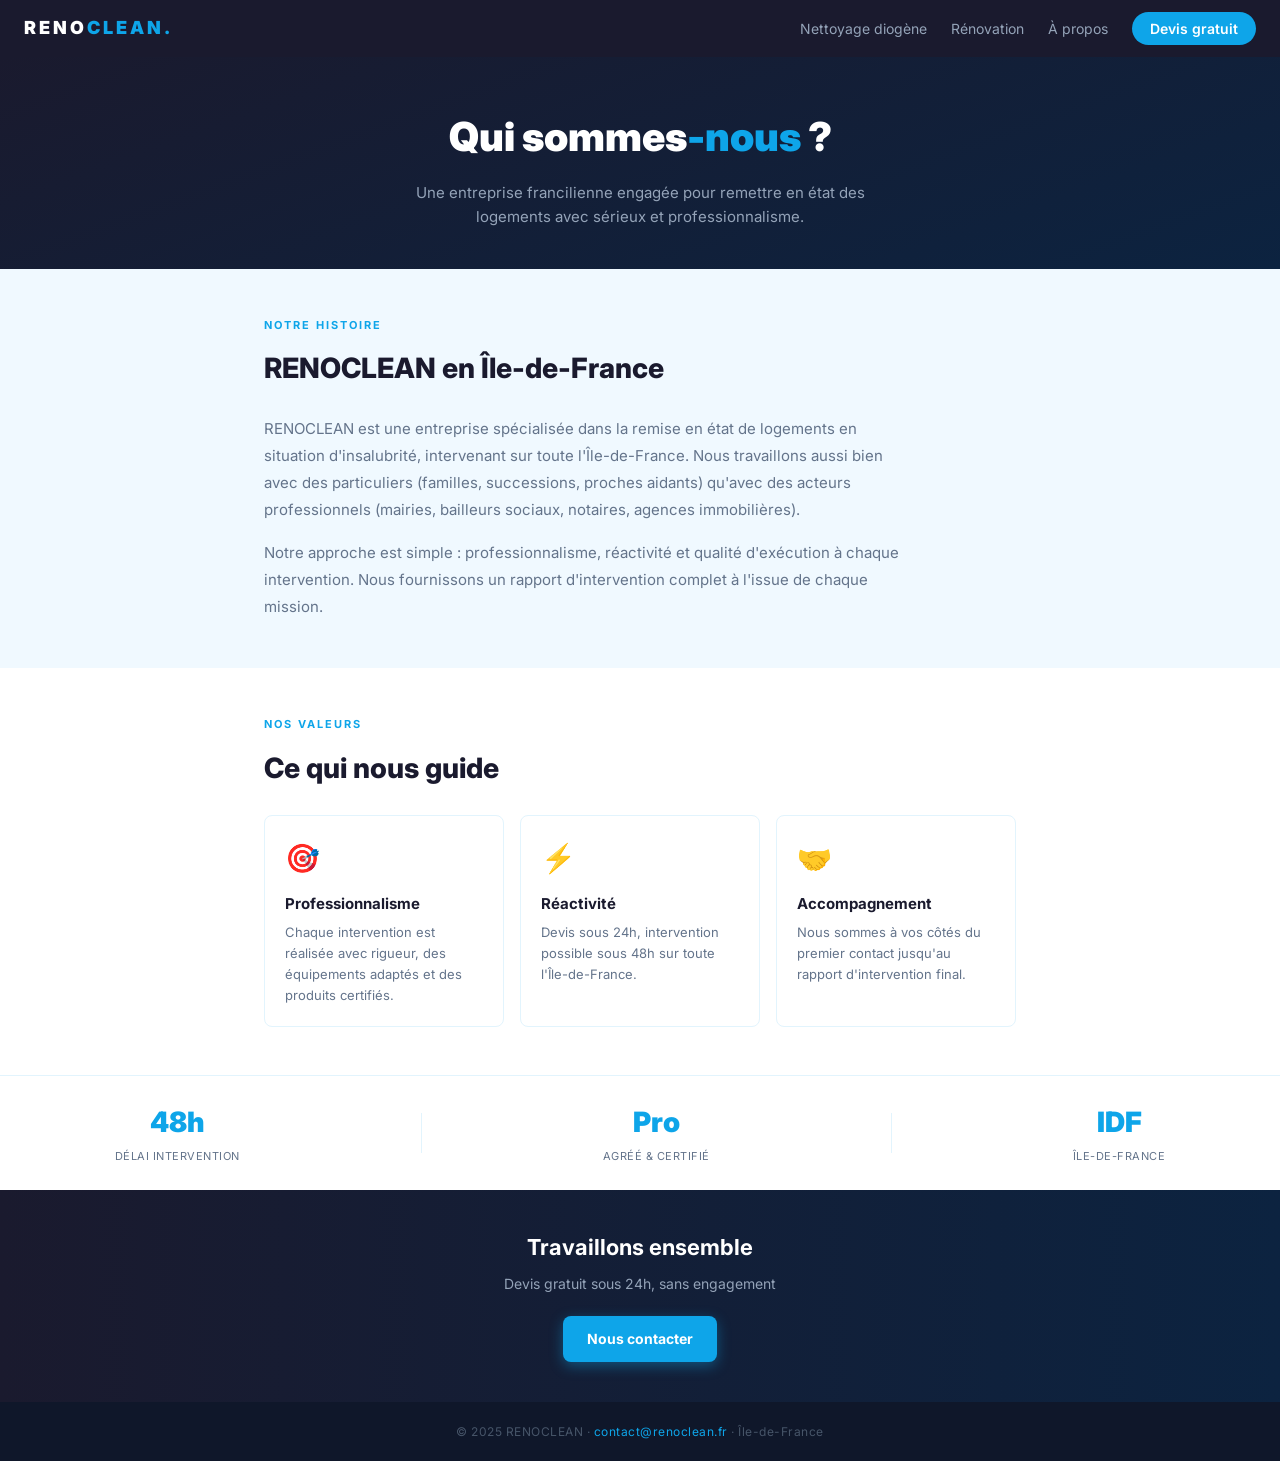
==== a-propos.html @ 9c95c4c8 "init: site RENOCLEAN complet — 5 pages HTML/CSS/JS vanilla" ====
<!DOCTYPE html>
<html lang="fr">
<head>
  <meta charset="UTF-8">
  <meta name="viewport" content="width=device-width, initial-scale=1.0">
  <title>À propos — RENOCLEAN Île-de-France</title>
  <meta name="description" content="RENOCLEAN est une entreprise francilienne spécialisée dans le nettoyage diogène et la rénovation post-nettoyage. Découvrez nos valeurs et notre zone d'intervention.">
  <link rel="stylesheet" href="css/style.css">
</head>
<body>

  <nav class="nav">
    <a href="index.html" class="nav-logo">RENO<span>CLEAN</span><span>.</span></a>
    <button class="nav-toggle" id="nav-toggle" aria-expanded="false" aria-label="Menu">
      <span></span><span></span><span></span>
    </button>
    <ul class="nav-links" id="nav-menu">
      <li><a href="nettoyage-diogene.html">Nettoyage diogène</a></li>
      <li><a href="renovation.html">Rénovation</a></li>
      <li><a href="a-propos.html">À propos</a></li>
      <li><a href="devis.html" class="nav-cta">Devis gratuit</a></li>
    </ul>
  </nav>

  <section class="hero-inner">
    <h1>Qui sommes<span>-nous</span> ?</h1>
    <p>Une entreprise francilienne engagée pour remettre en état des logements avec sérieux et professionnalisme.</p>
  </section>

  <div class="page-section">
    <p class="section-label">Notre histoire</p>
    <h2 class="section-title">RENOCLEAN en Île-de-France</h2>
    <p style="color: var(--color-text-muted); font-size: 15px; line-height: 1.8; max-width: 640px;">
      RENOCLEAN est une entreprise spécialisée dans la remise en état de logements en situation d'insalubrité, intervenant sur toute l'Île-de-France. Nous travaillons aussi bien avec des particuliers (familles, successions, proches aidants) qu'avec des acteurs professionnels (mairies, bailleurs sociaux, notaires, agences immobilières).
    </p>
    <p style="color: var(--color-text-muted); font-size: 15px; line-height: 1.8; max-width: 640px; margin-top: 16px;">
      Notre approche est simple : professionnalisme, réactivité et qualité d'exécution à chaque intervention. Nous fournissons un rapport d'intervention complet à l'issue de chaque mission.
    </p>
  </div>

  <div style="background: white;">
    <div class="page-section">
      <p class="section-label">Nos valeurs</p>
      <h2 class="section-title">Ce qui nous guide</h2>
      <div class="cards-grid">
        <div class="card">
          <div class="card-icon">🎯</div>
          <h3>Professionnalisme</h3>
          <p>Chaque intervention est réalisée avec rigueur, des équipements adaptés et des produits certifiés.</p>
        </div>
        <div class="card">
          <div class="card-icon">⚡</div>
          <h3>Réactivité</h3>
          <p>Devis sous 24h, intervention possible sous 48h sur toute l'Île-de-France.</p>
        </div>
        <div class="card">
          <div class="card-icon">🤝</div>
          <h3>Accompagnement</h3>
          <p>Nous sommes à vos côtés du premier contact jusqu'au rapport d'intervention final.</p>
        </div>
      </div>
    </div>
  </div>

  <section class="stats">
    <div class="stat">
      <span class="stat-value">48h</span>
      <span class="stat-label">Délai intervention</span>
    </div>
    <div class="stat-divider"></div>
    <div class="stat">
      <span class="stat-value">Pro</span>
      <span class="stat-label">Agréé &amp; certifié</span>
    </div>
    <div class="stat-divider"></div>
    <div class="stat">
      <span class="stat-value">IDF</span>
      <span class="stat-label">Île-de-France</span>
    </div>
  </section>

  <section class="cta-section">
    <h2 class="cta-title">Travaillons ensemble</h2>
    <p class="cta-sub">Devis gratuit sous 24h, sans engagement</p>
    <a href="devis.html" class="btn btn--primary">Nous contacter</a>
  </section>

  <footer class="footer">
    © 2025 RENOCLEAN · <a href="mailto:contact@renoclean.fr">contact@renoclean.fr</a> · Île-de-France
  </footer>

  <script src="js/main.js"></script>
</body>
</html>
---- css/style.css ----
@import url('https://fonts.googleapis.com/css2?family=Inter:wght@400;600;700;900&display=swap');

:root {
  --color-dark: #1A1A2E;
  --color-accent: #0EA5E9;
  --color-bg-light: #F0F9FF;
  --color-bg-secondary: #E2F4FD;
  --color-text-muted: #64748b;
  --color-text-light: #94a3b8;
  --font: 'Inter', sans-serif;
  --radius: 8px;
  --radius-pill: 20px;
}

*, *::before, *::after { box-sizing: border-box; margin: 0; padding: 0; }

body {
  font-family: var(--font);
  background: var(--color-bg-light);
  color: var(--color-dark);
  line-height: 1.6;
}

a { text-decoration: none; color: inherit; }
img { max-width: 100%; display: block; }

/* ===== NAV ===== */
.nav {
  background: var(--color-dark);
  padding: 14px 24px;
  display: flex;
  justify-content: space-between;
  align-items: center;
  position: sticky;
  top: 0;
  z-index: 100;
}

.nav-logo {
  color: white;
  font-weight: 900;
  font-size: 18px;
  letter-spacing: 3px;
}

.nav-logo span { color: var(--color-accent); }

.nav-links {
  display: flex;
  gap: 24px;
  align-items: center;
  list-style: none;
}

.nav-links a {
  color: #94a3b8;
  font-size: 14px;
  transition: color 0.2s;
}

.nav-links a:hover { color: white; }

.nav-cta {
  background: var(--color-accent);
  color: white !important;
  font-size: 13px;
  padding: 8px 18px;
  border-radius: var(--radius-pill);
  font-weight: 600;
  transition: opacity 0.2s;
}

.nav-cta:hover { opacity: 0.85; }

.nav-toggle {
  display: none;
  flex-direction: column;
  gap: 5px;
  background: none;
  border: none;
  cursor: pointer;
  padding: 4px;
}

.nav-toggle span {
  display: block;
  width: 24px;
  height: 2px;
  background: white;
  border-radius: 2px;
}

@media (max-width: 768px) {
  .nav-toggle { display: flex; }
  .nav-links {
    display: none;
    flex-direction: column;
    position: absolute;
    top: 56px;
    left: 0;
    right: 0;
    background: var(--color-dark);
    padding: 16px 24px 24px;
    gap: 16px;
  }
  .nav-links.open { display: flex; }
}

/* ===== FOOTER ===== */
.footer {
  background: #0f172a;
  padding: 20px 24px;
  text-align: center;
  color: #475569;
  font-size: 12px;
  letter-spacing: 0.5px;
}

.footer a { color: var(--color-accent); }

/* ===== BOUTONS ===== */
.btn {
  display: inline-block;
  padding: 12px 24px;
  border-radius: var(--radius);
  font-size: 14px;
  font-weight: 700;
  cursor: pointer;
  transition: opacity 0.2s, transform 0.1s;
}
.btn:hover { opacity: 0.88; transform: translateY(-1px); }

.btn--primary {
  background: var(--color-accent);
  color: white;
  box-shadow: 0 4px 14px rgba(14,165,233,0.4);
}

.btn--outline {
  border: 1px solid rgba(255,255,255,0.25);
  color: white;
}

/* ===== HERO (accueil) ===== */
.hero {
  background: linear-gradient(160deg, #1A1A2E 0%, #0c2340 60%, #0EA5E9 140%);
  padding: 56px 24px 40px;
  text-align: center;
  position: relative;
  overflow: hidden;
}

.hero-deco {
  position: absolute;
  border-radius: 50%;
  pointer-events: none;
}
.hero-deco--1 { top: -40px; right: -40px; width: 160px; height: 160px; background: rgba(14,165,233,0.15); }
.hero-deco--2 { bottom: -30px; left: -30px; width: 100px; height: 100px; background: rgba(14,165,233,0.10); }

.hero-badge {
  display: inline-block;
  background: rgba(14,165,233,0.15);
  border: 1px solid rgba(14,165,233,0.4);
  color: var(--color-accent);
  font-size: 12px;
  padding: 5px 16px;
  border-radius: var(--radius-pill);
  letter-spacing: 1px;
  text-transform: uppercase;
  margin-bottom: 20px;
}

.hero-title {
  color: white;
  font-size: clamp(28px, 5vw, 48px);
  font-weight: 900;
  line-height: 1.2;
  position: relative;
}
.hero-title span { color: var(--color-accent); }

.hero-subtitle {
  color: var(--color-text-light);
  font-size: 15px;
  margin-top: 14px;
  line-height: 1.7;
}

.hero-actions {
  display: flex;
  gap: 12px;
  justify-content: center;
  flex-wrap: wrap;
  margin-top: 28px;
}

.hero-tags {
  display: flex;
  gap: 10px;
  justify-content: center;
  flex-wrap: wrap;
  margin-top: 24px;
}

.tag {
  background: rgba(255,255,255,0.08);
  border: 1px solid rgba(255,255,255,0.15);
  color: #e2e8f0;
  font-size: 12px;
  padding: 6px 14px;
  border-radius: var(--radius-pill);
}

/* ===== SPLIT ===== */
.split {
  display: flex;
  border-top: 2px solid var(--color-accent);
}

.split-card { flex: 1; padding: 24px; }
.split-card--light { background: white; border-right: 1px solid var(--color-bg-secondary); }
.split-card--dark  { background: var(--color-dark); }

.split-icon { font-size: 24px; margin-bottom: 10px; }

.split-title { font-size: 13px; font-weight: 800; text-transform: uppercase; letter-spacing: 1px; }
.split-card--light .split-title { color: var(--color-dark); }
.split-card--dark  .split-title { color: var(--color-accent); }

.split-text { font-size: 13px; margin-top: 8px; line-height: 1.6; }
.split-card--light .split-text { color: var(--color-text-muted); }
.split-card--dark  .split-text { color: var(--color-text-light); }

.split-link { display: inline-block; margin-top: 12px; color: var(--color-accent); font-size: 13px; font-weight: 700; }

/* ===== STATS ===== */
.stats {
  background: white;
  padding: 24px;
  display: flex;
  justify-content: space-around;
  align-items: center;
  border-top: 1px solid var(--color-bg-secondary);
}

.stat { text-align: center; }
.stat-value { display: block; font-size: 28px; font-weight: 900; color: var(--color-accent); }
.stat-label { display: block; font-size: 11px; color: var(--color-text-muted); text-transform: uppercase; letter-spacing: 0.5px; margin-top: 4px; }
.stat-divider { width: 1px; height: 40px; background: var(--color-bg-secondary); }

/* ===== CTA SECTION ===== */
.cta-section {
  background: linear-gradient(90deg, #1A1A2E, #0c2340);
  padding: 40px 24px;
  text-align: center;
}

.cta-title { color: white; font-size: 22px; font-weight: 700; }
.cta-sub { color: var(--color-text-light); font-size: 14px; margin-top: 8px; }
.cta-section .btn--primary { margin-top: 20px; }

/* ===== PAGE INTÉRIEURE ===== */
.hero-inner {
  background: linear-gradient(160deg, #1A1A2E 0%, #0c2340 100%);
  padding: 48px 24px 40px;
  text-align: center;
}

.hero-inner h1 { color: white; font-size: clamp(24px, 4vw, 40px); font-weight: 900; }
.hero-inner h1 span { color: var(--color-accent); }
.hero-inner p { color: var(--color-text-light); margin-top: 12px; font-size: 15px; max-width: 520px; margin-left: auto; margin-right: auto; }

.page-section { max-width: 800px; margin: 0 auto; padding: 48px 24px; }

.section-label {
  font-size: 11px;
  font-weight: 700;
  text-transform: uppercase;
  letter-spacing: 2px;
  color: var(--color-accent);
  margin-bottom: 12px;
}

.section-title { font-size: clamp(20px, 3vw, 28px); font-weight: 800; color: var(--color-dark); margin-bottom: 24px; }

/* ===== STEPS ===== */
.steps { display: flex; flex-direction: column; gap: 20px; }

.step {
  display: flex;
  gap: 16px;
  align-items: flex-start;
  background: white;
  border-radius: var(--radius);
  padding: 20px;
  border-left: 3px solid var(--color-accent);
}

.step-number {
  background: var(--color-accent);
  color: white;
  font-weight: 900;
  font-size: 14px;
  width: 32px;
  height: 32px;
  border-radius: 50%;
  display: flex;
  align-items: center;
  justify-content: center;
  flex-shrink: 0;
}

.step-content h3 { font-size: 15px; font-weight: 700; color: var(--color-dark); }
.step-content p  { font-size: 13px; color: var(--color-text-muted); margin-top: 4px; }

/* ===== FAQ ===== */
.faq { display: flex; flex-direction: column; gap: 12px; }

.faq-item {
  background: white;
  border-radius: var(--radius);
  padding: 18px 20px;
  border: 1px solid var(--color-bg-secondary);
}

.faq-item h3 { font-size: 14px; font-weight: 700; color: var(--color-dark); }
.faq-item p  { font-size: 13px; color: var(--color-text-muted); margin-top: 6px; line-height: 1.6; }

/* ===== CARDS SERVICES ===== */
.cards-grid {
  display: grid;
  grid-template-columns: repeat(auto-fit, minmax(220px, 1fr));
  gap: 16px;
}

.card {
  background: white;
  border-radius: var(--radius);
  padding: 20px;
  border: 1px solid var(--color-bg-secondary);
  transition: box-shadow 0.2s;
}

.card:hover { box-shadow: 0 4px 20px rgba(14,165,233,0.12); }
.card-icon { font-size: 28px; margin-bottom: 12px; }
.card h3 { font-size: 15px; font-weight: 700; color: var(--color-dark); }
.card p  { font-size: 13px; color: var(--color-text-muted); margin-top: 6px; line-height: 1.6; }

/* ===== FORMULAIRE ===== */
.form { display: flex; flex-direction: column; gap: 16px; max-width: 600px; }
.form-group { display: flex; flex-direction: column; gap: 6px; }

.form-group label { font-size: 13px; font-weight: 600; color: var(--color-dark); }

.form-group input,
.form-group select,
.form-group textarea {
  padding: 12px 14px;
  border: 1px solid #cbd5e1;
  border-radius: var(--radius);
  font-family: var(--font);
  font-size: 14px;
  color: var(--color-dark);
  background: white;
  transition: border-color 0.2s;
  width: 100%;
}

.form-group input:focus,
.form-group select:focus,
.form-group textarea:focus {
  outline: none;
  border-color: var(--color-accent);
  box-shadow: 0 0 0 3px rgba(14,165,233,0.1);
}

.form-group textarea { resize: vertical; min-height: 100px; }

.form-row { display: grid; grid-template-columns: 1fr 1fr; gap: 16px; }
@media (max-width: 600px) { .form-row { grid-template-columns: 1fr; } }

.form-submit { margin-top: 8px; align-self: flex-start; }

.form-success {
  display: none;
  background: #dcfce7;
  border: 1px solid #86efac;
  color: #166534;
  padding: 16px 20px;
  border-radius: var(--radius);
  font-size: 14px;
  font-weight: 600;
}
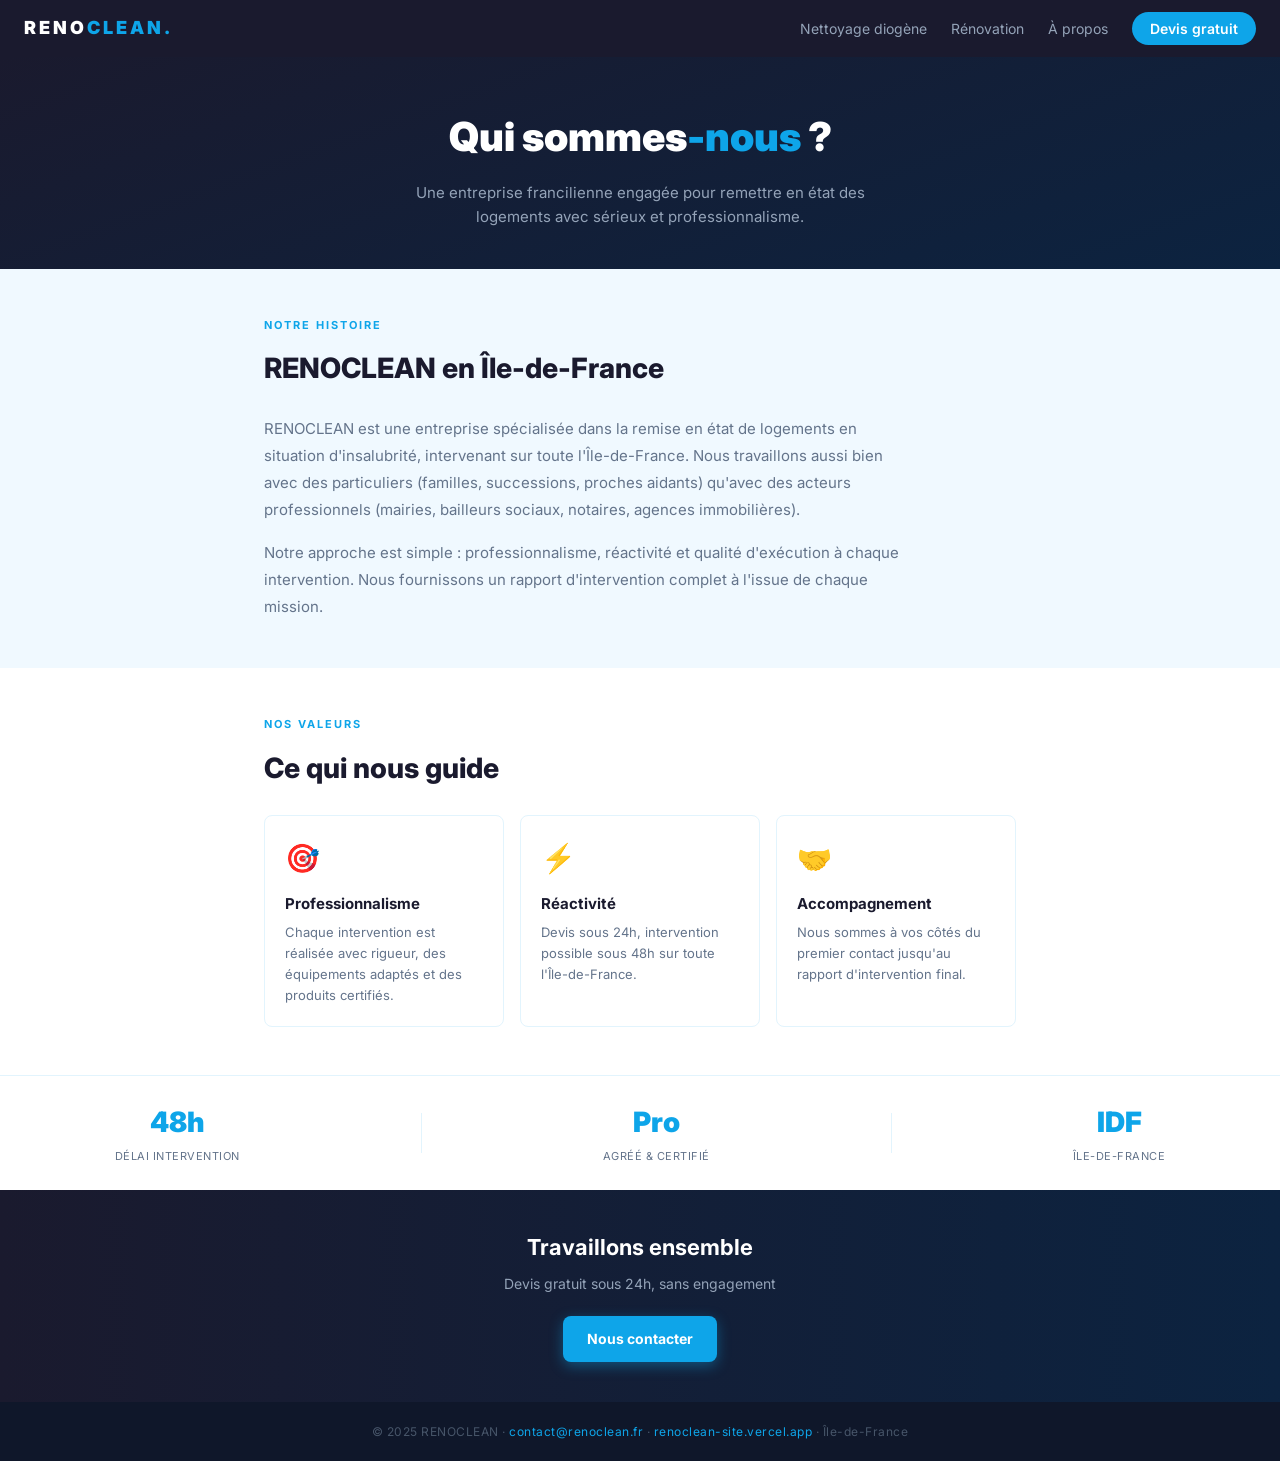
==== commit 094ad880: "chore: URL Vercel dans le footer de toutes les pages" ====
--- a/a-propos.html
+++ b/a-propos.html
@@ -86,7 +86,7 @@
   </section>
 
   <footer class="footer">
-    © 2025 RENOCLEAN · <a href="mailto:contact@renoclean.fr">contact@renoclean.fr</a> · Île-de-France
+    © 2025 RENOCLEAN · <a href="mailto:contact@renoclean.fr">contact@renoclean.fr</a> · <a href="https://renoclean-site.vercel.app">renoclean-site.vercel.app</a> · Île-de-France
   </footer>
 
   <script src="js/main.js"></script>
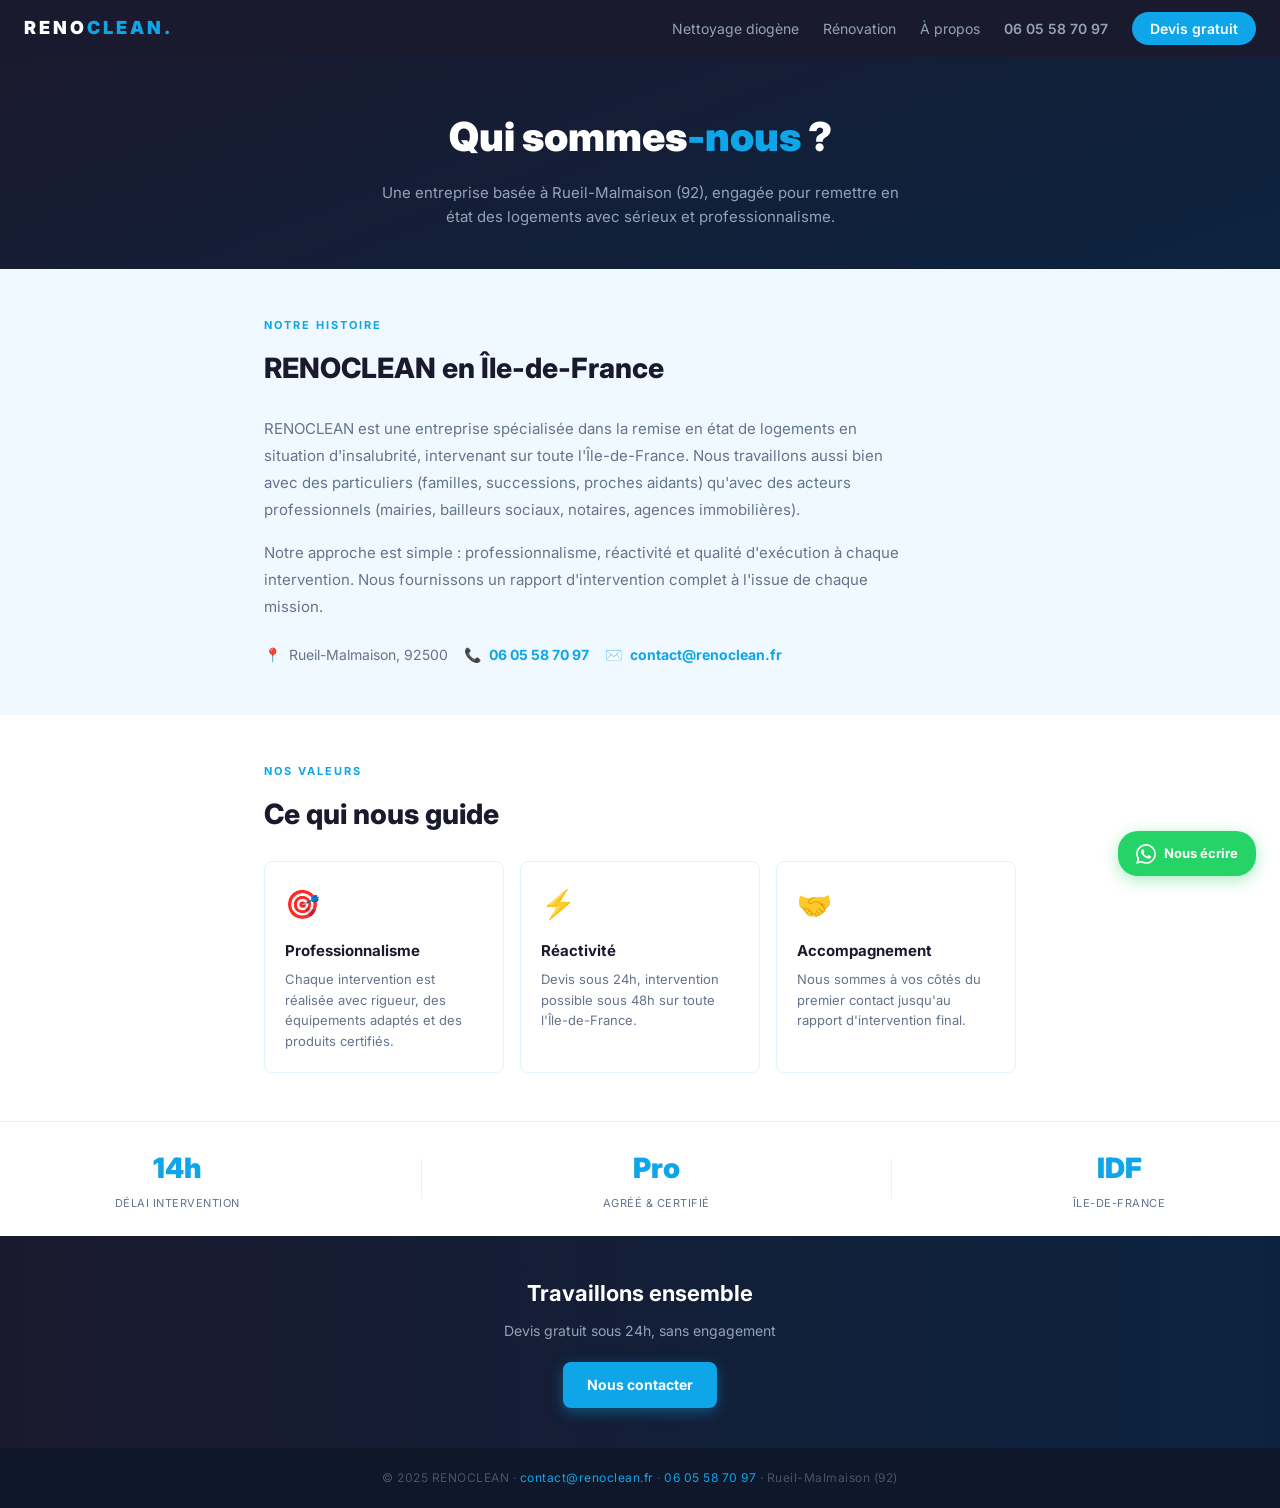
==== commit 7f74b508: "feat(v2): contenu réel, SEO, animations, WhatsApp, responsive mobile - Tel 06 05 58 70 97 cliquable " ====
--- a/a-propos.html
+++ b/a-propos.html
@@ -3,8 +3,11 @@
 <head>
   <meta charset="UTF-8">
   <meta name="viewport" content="width=device-width, initial-scale=1.0">
-  <title>À propos — RENOCLEAN Île-de-France</title>
-  <meta name="description" content="RENOCLEAN est une entreprise francilienne spécialisée dans le nettoyage diogène et la rénovation post-nettoyage. Découvrez nos valeurs et notre zone d'intervention.">
+  <title>À propos — RENOCLEAN Rueil-Malmaison, spécialiste nettoyage diogène IDF</title>
+  <meta name="description" content="RENOCLEAN est une entreprise basée à Rueil-Malmaison (92), spécialisée dans le nettoyage diogène et la rénovation post-nettoyage en Île-de-France. Professionnalisme, réactivité, accompagnement.">
+  <meta name="keywords" content="RENOCLEAN, nettoyage diogène Rueil-Malmaison, entreprise nettoyage Île-de-France, 92, remise en état logement">
+  <link rel="canonical" href="https://renoclean-site.vercel.app/a-propos">
+  <meta name="google-site-verification" content="A_REMPLIR">
   <link rel="stylesheet" href="css/style.css">
 </head>
 <body>
@@ -18,16 +21,17 @@
       <li><a href="nettoyage-diogene.html">Nettoyage diogène</a></li>
       <li><a href="renovation.html">Rénovation</a></li>
       <li><a href="a-propos.html">À propos</a></li>
+      <li><a href="tel:+33605587097" class="nav-tel">06 05 58 70 97</a></li>
       <li><a href="devis.html" class="nav-cta">Devis gratuit</a></li>
     </ul>
   </nav>
 
   <section class="hero-inner">
     <h1>Qui sommes<span>-nous</span> ?</h1>
-    <p>Une entreprise francilienne engagée pour remettre en état des logements avec sérieux et professionnalisme.</p>
+    <p>Une entreprise basée à Rueil-Malmaison (92), engagée pour remettre en état des logements avec sérieux et professionnalisme.</p>
   </section>
 
-  <div class="page-section">
+  <div class="page-section fade-in">
     <p class="section-label">Notre histoire</p>
     <h2 class="section-title">RENOCLEAN en Île-de-France</h2>
     <p style="color: var(--color-text-muted); font-size: 15px; line-height: 1.8; max-width: 640px;">
@@ -36,10 +40,21 @@
     <p style="color: var(--color-text-muted); font-size: 15px; line-height: 1.8; max-width: 640px; margin-top: 16px;">
       Notre approche est simple : professionnalisme, réactivité et qualité d'exécution à chaque intervention. Nous fournissons un rapport d'intervention complet à l'issue de chaque mission.
     </p>
+    <div style="margin-top: 24px; display: flex; flex-wrap: wrap; gap: 16px;">
+      <div style="display:flex;align-items:center;gap:8px;color:var(--color-text-muted);font-size:14px;">
+        📍 <span>Rueil-Malmaison, 92500</span>
+      </div>
+      <div style="display:flex;align-items:center;gap:8px;font-size:14px;">
+        📞 <a href="tel:+33605587097" style="color:var(--color-accent);font-weight:700;">06 05 58 70 97</a>
+      </div>
+      <div style="display:flex;align-items:center;gap:8px;font-size:14px;">
+        ✉️ <a href="mailto:contact@renoclean.fr" style="color:var(--color-accent);font-weight:700;">contact@renoclean.fr</a>
+      </div>
+    </div>
   </div>
 
   <div style="background: white;">
-    <div class="page-section">
+    <div class="page-section fade-in">
       <p class="section-label">Nos valeurs</p>
       <h2 class="section-title">Ce qui nous guide</h2>
       <div class="cards-grid">
@@ -62,9 +77,9 @@
     </div>
   </div>
 
-  <section class="stats">
+  <section class="stats fade-in">
     <div class="stat">
-      <span class="stat-value">48h</span>
+      <span class="stat-value counter" data-target="48" data-suffix="h">48h</span>
       <span class="stat-label">Délai intervention</span>
     </div>
     <div class="stat-divider"></div>
@@ -79,15 +94,20 @@
     </div>
   </section>
 
-  <section class="cta-section">
+  <section class="cta-section fade-in">
     <h2 class="cta-title">Travaillons ensemble</h2>
     <p class="cta-sub">Devis gratuit sous 24h, sans engagement</p>
     <a href="devis.html" class="btn btn--primary">Nous contacter</a>
   </section>
 
   <footer class="footer">
-    © 2025 RENOCLEAN · <a href="mailto:contact@renoclean.fr">contact@renoclean.fr</a> · <a href="https://renoclean-site.vercel.app">renoclean-site.vercel.app</a> · Île-de-France
+    © 2025 RENOCLEAN · <a href="mailto:contact@renoclean.fr">contact@renoclean.fr</a> · <a href="tel:+33605587097">06 05 58 70 97</a> · Rueil-Malmaison (92)
   </footer>
+
+  <a href="https://wa.me/33605587097?text=Bonjour%2C%20je%20souhaite%20un%20devis%20pour%20un%20nettoyage%20diog%C3%A8ne" class="whatsapp-float" target="_blank" rel="noopener" aria-label="Nous écrire sur WhatsApp">
+    <svg viewBox="0 0 24 24" fill="currentColor" xmlns="http://www.w3.org/2000/svg"><path d="M17.472 14.382c-.297-.149-1.758-.867-2.03-.967-.273-.099-.471-.148-.67.15-.197.297-.767.966-.94 1.164-.173.199-.347.223-.644.075-.297-.15-1.255-.463-2.39-1.475-.883-.788-1.48-1.761-1.653-2.059-.173-.297-.018-.458.13-.606.134-.133.298-.347.446-.52.149-.174.198-.298.298-.497.099-.198.05-.371-.025-.52-.075-.149-.669-1.612-.916-2.207-.242-.579-.487-.5-.669-.51-.173-.008-.371-.01-.57-.01-.198 0-.52.074-.792.372-.272.297-1.04 1.016-1.04 2.479 0 1.462 1.065 2.875 1.213 3.074.149.198 2.096 3.2 5.077 4.487.709.306 1.262.489 1.694.625.712.227 1.36.195 1.871.118.571-.085 1.758-.719 2.006-1.413.248-.694.248-1.289.173-1.413-.074-.124-.272-.198-.57-.347m-5.421 7.403h-.004a9.87 9.87 0 01-5.031-1.378l-.361-.214-3.741.982.998-3.648-.235-.374a9.86 9.86 0 01-1.51-5.26c.001-5.45 4.436-9.884 9.888-9.884 2.64 0 5.122 1.03 6.988 2.898a9.825 9.825 0 012.893 6.994c-.003 5.45-4.437 9.884-9.885 9.884m8.413-18.297A11.815 11.815 0 0012.05 0C5.495 0 .16 5.335.157 11.892c0 2.096.547 4.142 1.588 5.945L.057 24l6.305-1.654a11.882 11.882 0 005.683 1.448h.005c6.554 0 11.89-5.335 11.893-11.893a11.821 11.821 0 00-3.48-8.413z"/></svg>
+    Nous écrire
+  </a>
 
   <script src="js/main.js"></script>
 </body>
--- a/css/style.css
+++ b/css/style.css
@@ -104,6 +104,7 @@
     gap: 16px;
   }
   .nav-links.open { display: flex; }
+  .nav-tel { font-size: 15px; }
 }
 
 /* ===== FOOTER ===== */
@@ -392,3 +393,186 @@
   font-size: 14px;
   font-weight: 600;
 }
+
+/* ===== ANIMATIONS SCROLL ===== */
+.fade-in {
+  opacity: 0;
+  transform: translateY(24px);
+  transition: opacity 0.6s ease, transform 0.6s ease;
+}
+.fade-in.visible {
+  opacity: 1;
+  transform: translateY(0);
+}
+
+/* ===== NAV SHADOW AU SCROLL ===== */
+.nav--scrolled {
+  box-shadow: 0 2px 20px rgba(0,0,0,0.3);
+}
+
+/* ===== PULSE CTA ===== */
+@keyframes pulse {
+  0%   { box-shadow: 0 4px 14px rgba(14,165,233,0.4); }
+  50%  { box-shadow: 0 4px 28px rgba(14,165,233,0.7); }
+  100% { box-shadow: 0 4px 14px rgba(14,165,233,0.4); }
+}
+.btn--pulse { animation: pulse 2.5s infinite; }
+
+/* ===== WAVE DIVIDER ===== */
+.wave-divider {
+  display: block;
+  width: 100%;
+  overflow: hidden;
+  line-height: 0;
+  margin-bottom: -2px;
+}
+.wave-divider svg { display: block; width: 100%; }
+
+/* ===== WHATSAPP FLOTTANT ===== */
+.whatsapp-float {
+  position: fixed;
+  bottom: 24px;
+  right: 24px;
+  z-index: 999;
+  display: flex;
+  align-items: center;
+  gap: 8px;
+  background: #25D366;
+  color: white;
+  padding: 12px 18px;
+  border-radius: var(--radius-pill);
+  font-size: 13px;
+  font-weight: 700;
+  box-shadow: 0 4px 16px rgba(37,211,102,0.4);
+  transition: transform 0.2s, box-shadow 0.2s;
+  text-decoration: none;
+}
+.whatsapp-float:hover {
+  transform: translateY(-2px);
+  box-shadow: 0 6px 24px rgba(37,211,102,0.5);
+  color: white;
+}
+.whatsapp-float svg { width: 20px; height: 20px; flex-shrink: 0; }
+
+/* ===== SECTION TÉMOIGNAGES ===== */
+.testimonials {
+  background: white;
+  padding: 48px 24px;
+  text-align: center;
+  border-top: 1px solid var(--color-bg-secondary);
+}
+.testimonials-title { font-size: 20px; font-weight: 800; color: var(--color-dark); margin-bottom: 12px; }
+.testimonials-sub { font-size: 14px; color: var(--color-text-muted); margin-bottom: 24px; max-width: 480px; margin-left: auto; margin-right: auto; }
+.testimonials-cta {
+  display: inline-block;
+  border: 2px solid var(--color-accent);
+  color: var(--color-accent);
+  padding: 10px 24px;
+  border-radius: var(--radius-pill);
+  font-weight: 700;
+  font-size: 14px;
+  transition: background 0.2s, color 0.2s;
+}
+.testimonials-cta:hover { background: var(--color-accent); color: white; }
+
+/* ===== TEL NAV ===== */
+.nav-tel {
+  color: #94a3b8;
+  font-size: 13px;
+  font-weight: 600;
+  transition: color 0.2s;
+}
+.nav-tel:hover { color: white; }
+
+/* ===== ENCART TEL DEVIS ===== */
+.tel-banner {
+  background: var(--color-bg-secondary);
+  border-left: 3px solid var(--color-accent);
+  border-radius: var(--radius);
+  padding: 14px 20px;
+  margin-bottom: 24px;
+  font-size: 14px;
+  color: var(--color-dark);
+}
+.tel-banner a { color: var(--color-accent); font-weight: 700; }
+
+/* ===== ZONES INTERVENTION ===== */
+.zones-grid {
+  display: flex;
+  flex-wrap: wrap;
+  gap: 10px;
+  margin-top: 16px;
+}
+.zone-badge {
+  background: var(--color-bg-secondary);
+  color: var(--color-dark);
+  font-size: 12px;
+  font-weight: 600;
+  padding: 6px 14px;
+  border-radius: var(--radius-pill);
+  border: 1px solid #cbd5e1;
+}
+
+/* ===== GALERIE AVANT/APRÈS (cachée) ===== */
+.hidden { display: none !important; }
+
+.gallery-grid {
+  display: grid;
+  grid-template-columns: repeat(auto-fit, minmax(280px, 1fr));
+  gap: 20px;
+}
+.gallery-item { border-radius: var(--radius); overflow: hidden; }
+.gallery-placeholder {
+  background: var(--color-bg-secondary);
+  height: 200px;
+  display: flex;
+  align-items: center;
+  justify-content: center;
+  color: var(--color-text-muted);
+  font-size: 13px;
+  border: 2px dashed #cbd5e1;
+  border-radius: var(--radius);
+}
+
+/* ===== HOVER CARDS ===== */
+.card {
+  transition: box-shadow 0.2s, transform 0.2s;
+}
+.card:hover {
+  box-shadow: 0 8px 24px rgba(14,165,233,0.15);
+  transform: translateY(-4px);
+}
+
+/* ===== RESPONSIVE MOBILE ===== */
+@media (max-width: 600px) {
+  .hero { padding: 40px 16px 32px; }
+  .hero-title { font-size: 28px; }
+  .hero-actions { flex-direction: column; align-items: center; }
+  .hero-actions .btn { width: 100%; text-align: center; }
+
+  .split { flex-direction: column; }
+  .split-card--light { border-right: none; border-bottom: 1px solid var(--color-bg-secondary); }
+
+  .stats { flex-direction: column; gap: 20px; padding: 28px 16px; }
+  .stat-divider { width: 40px; height: 1px; }
+
+  .page-section { padding: 32px 16px; }
+
+  .cards-grid { grid-template-columns: 1fr; }
+
+  .cta-section { padding: 32px 16px; }
+  .cta-title { font-size: 18px; }
+
+  .testimonials { padding: 32px 16px; }
+
+  .whatsapp-float { bottom: 16px; right: 16px; padding: 10px 14px; font-size: 12px; }
+  .whatsapp-float svg { width: 18px; height: 18px; }
+
+  .step { padding: 14px 16px; gap: 12px; }
+  .faq-item { padding: 14px 16px; }
+
+  .hero-inner { padding: 36px 16px 28px; }
+  .hero-inner h1 { font-size: 22px; }
+
+  .zone-badge { font-size: 11px; padding: 5px 12px; }
+}
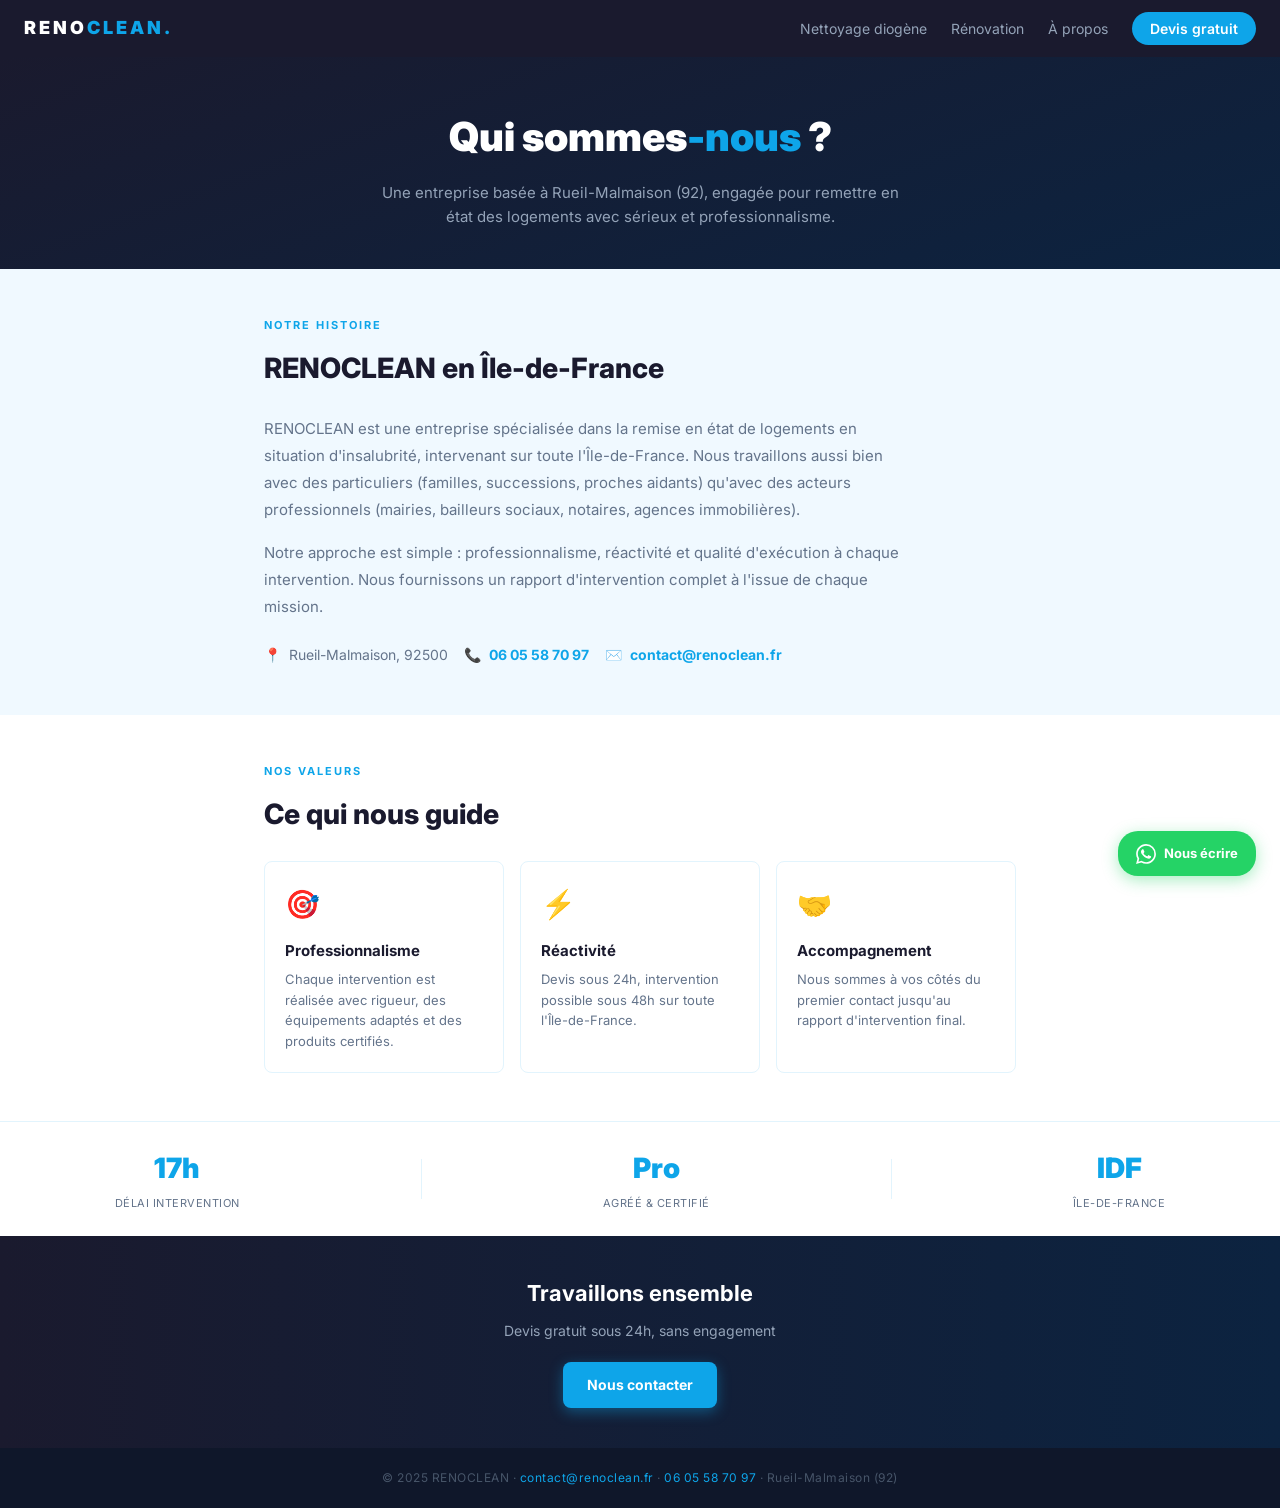
==== commit be009267: "fix: retirer le numéro de téléphone de la barre de navigation" ====
--- a/a-propos.html
+++ b/a-propos.html
@@ -21,7 +21,6 @@
       <li><a href="nettoyage-diogene.html">Nettoyage diogène</a></li>
       <li><a href="renovation.html">Rénovation</a></li>
       <li><a href="a-propos.html">À propos</a></li>
-      <li><a href="tel:+33605587097" class="nav-tel">06 05 58 70 97</a></li>
       <li><a href="devis.html" class="nav-cta">Devis gratuit</a></li>
     </ul>
   </nav>
